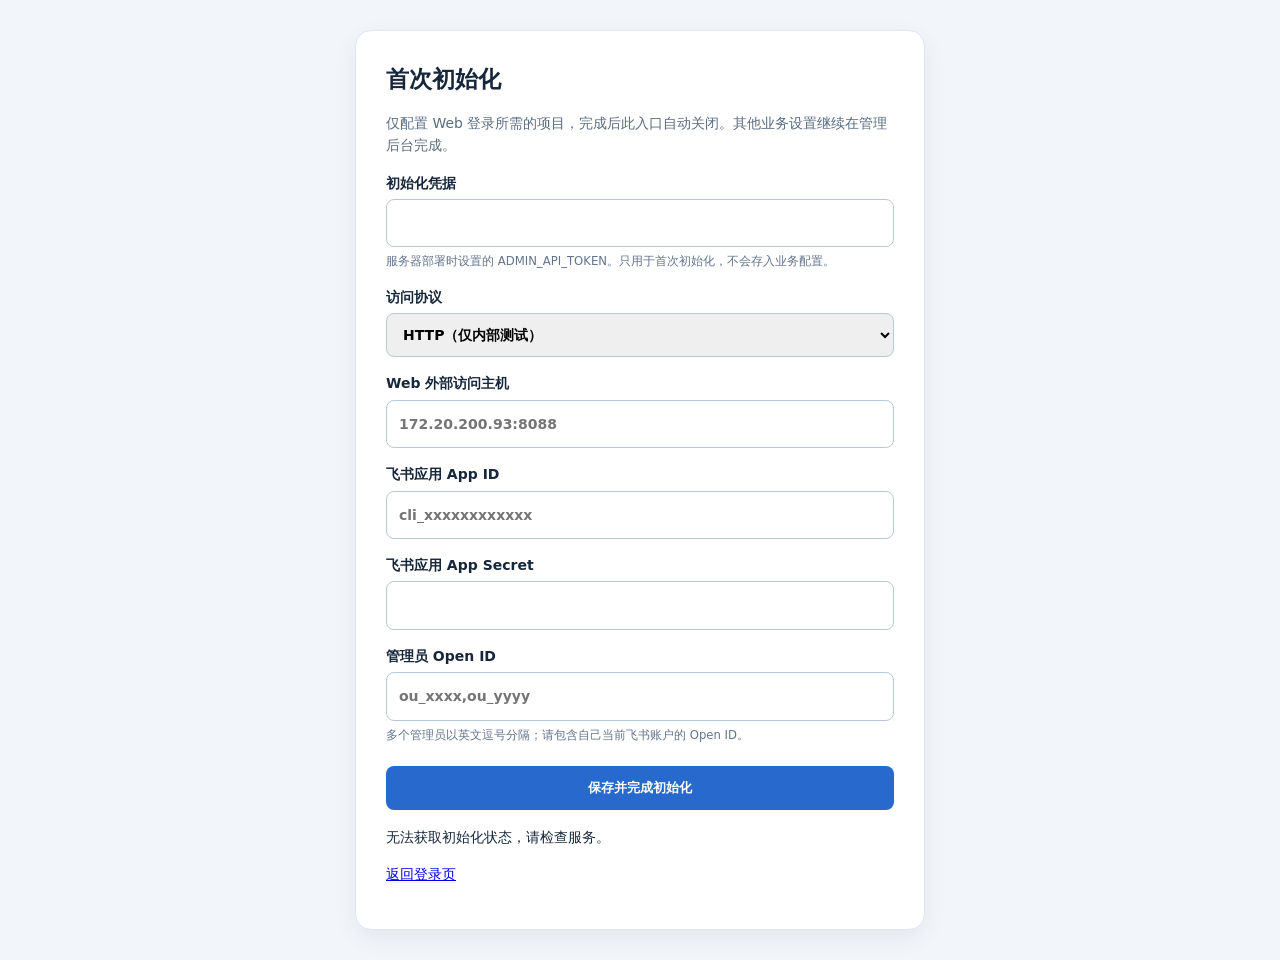
==== web/setup.html @ 11eaa8d3 "feat: browser-based first-run configuration page" ====
<!doctype html>
<html lang="zh-CN"><head><meta charset="utf-8"><meta name="viewport" content="width=device-width,initial-scale=1">
<title>首次初始化 · Zabbix AI Ops</title>
<style>
*{box-sizing:border-box}body{margin:0;background:#f2f5f9;color:#17273b;font:14px/1.6 system-ui,"Microsoft YaHei",sans-serif;padding:30px 16px}
main{max-width:570px;margin:auto;background:#fff;border:1px solid #dfe7f1;border-radius:16px;padding:30px;box-shadow:0 8px 24px #12264b10}
h1{font-size:23px;margin:0 0 6px}p{color:#596b80}label{display:block;margin-top:15px;font-weight:600}
input,select{display:block;width:100%;padding:12px;border-radius:8px;border:1px solid #b8c8d9;font:inherit;margin-top:5px}
button{width:100%;margin-top:22px;padding:13px;background:#2869ce;border:0;border-radius:8px;color:white;font-weight:700;cursor:pointer}
small{display:block;color:#63748b;margin-top:5px}#status{margin-top:16px;white-space:pre-wrap}
</style></head><body><main>
<h1>首次初始化</h1><p>仅配置 Web 登录所需的项目，完成后此入口自动关闭。其他业务设置继续在管理后台完成。</p>
<form id="setup">
<label>初始化凭据<input type="password" name="bootstrap_token" autocomplete="off" required></label>
<small>服务器部署时设置的 ADMIN_API_TOKEN。只用于首次初始化，不会存入业务配置。</small>
<label>访问协议<select name="web_protocol"><option value="http">HTTP（仅内部测试）</option><option value="https">HTTPS（推荐）</option></select></label>
<label>Web 外部访问主机<input name="web_public_host" placeholder="172.20.200.93:8088" required></label>
<label>飞书应用 App ID<input name="lark_app_id" placeholder="cli_xxxxxxxxxxxx" required></label>
<label>飞书应用 App Secret<input type="password" name="lark_app_secret" autocomplete="off" required></label>
<label>管理员 Open ID<input name="feishu_admin_open_ids" placeholder="ou_xxxx,ou_yyyy" required></label>
<small>多个管理员以英文逗号分隔；请包含自己当前飞书账户的 Open ID。</small>
<button type="submit">保存并完成初始化</button></form>
<div id="status" role="status"></div>
<p><a href="/">返回登录页</a></p>
</main>
<script>
const status=document.getElementById('status'),form=document.getElementById('setup');
fetch('/api/v1/setup/status',{cache:'no-store'}).then(r=>r.json()).then(v=>{
 if(!v.setup_required){form.hidden=true;status.textContent='初始化已完成，请返回首页登录。';}
}).catch(()=>{status.textContent='无法获取初始化状态，请检查服务。'});
form.addEventListener('submit',async e=>{
 e.preventDefault();status.textContent='正在验证并保存…';
 const payload=Object.fromEntries(new FormData(form).entries());
 try{
  const resp=await fetch('/api/v1/setup',{method:'POST',headers:{'Content-Type':'application/json'},body:JSON.stringify(payload)});
  const data=await resp.json();
  if(!resp.ok)throw Error(typeof data.detail==='string'?data.detail:'初始化失败');
  form.hidden=true;
  status.textContent='初始化成功。请确认飞书开放平台的回调地址为 '+payload.web_protocol+'://'+payload.web_public_host+'/api/v1/auth/callback ，再返回首页使用飞书登录。';
 }catch(err){status.textContent=err.message;}
});
</script></body></html>
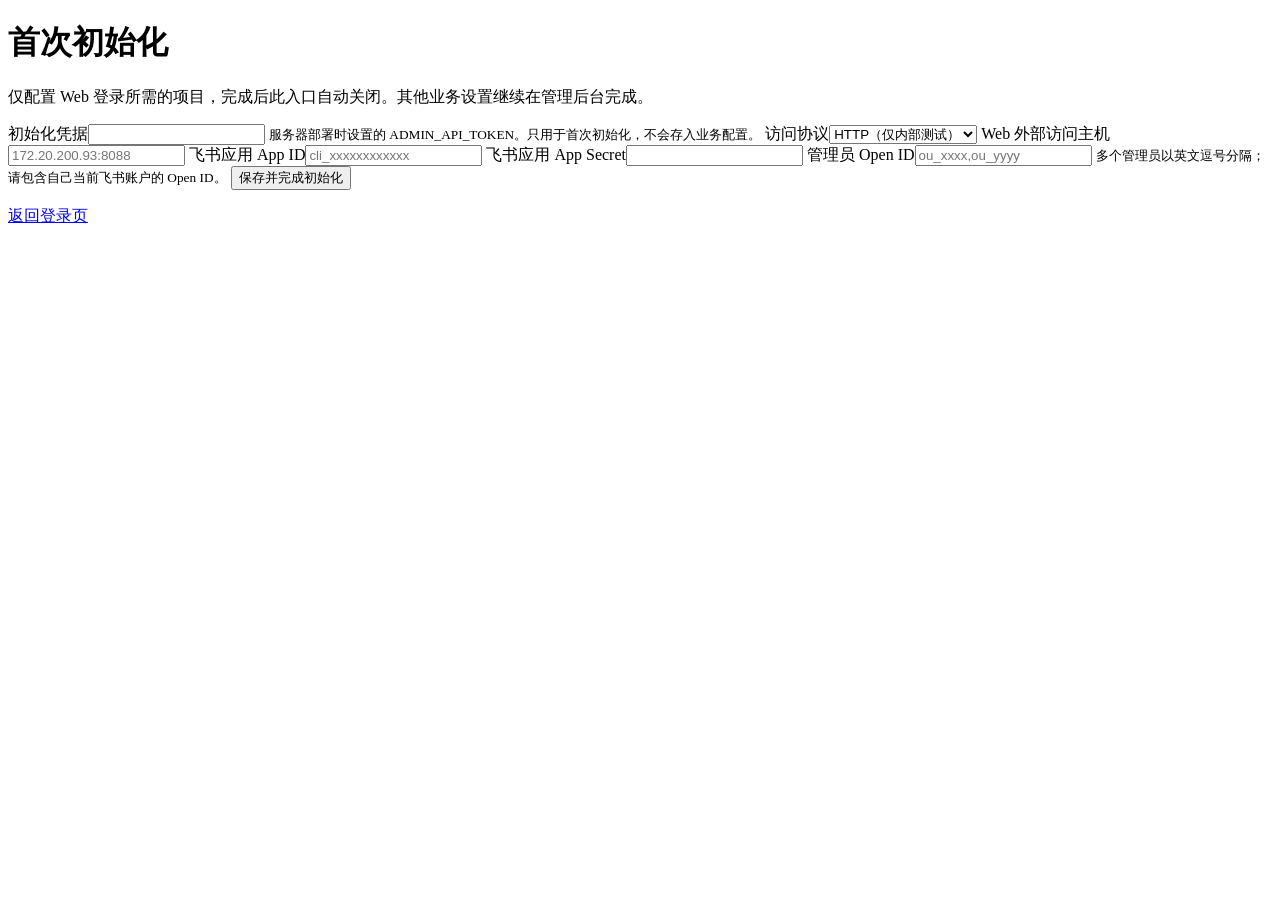
==== commit 776f2551: "refactor(ui): unify dashboard and setup with Apple-inspired design system" ====
--- a/web/setup.html
+++ b/web/setup.html
@@ -1,14 +1,7 @@
 <!doctype html>
 <html lang="zh-CN"><head><meta charset="utf-8"><meta name="viewport" content="width=device-width,initial-scale=1">
 <title>首次初始化 · Zabbix AI Ops</title>
-<style>
-*{box-sizing:border-box}body{margin:0;background:#f2f5f9;color:#17273b;font:14px/1.6 system-ui,"Microsoft YaHei",sans-serif;padding:30px 16px}
-main{max-width:570px;margin:auto;background:#fff;border:1px solid #dfe7f1;border-radius:16px;padding:30px;box-shadow:0 8px 24px #12264b10}
-h1{font-size:23px;margin:0 0 6px}p{color:#596b80}label{display:block;margin-top:15px;font-weight:600}
-input,select{display:block;width:100%;padding:12px;border-radius:8px;border:1px solid #b8c8d9;font:inherit;margin-top:5px}
-button{width:100%;margin-top:22px;padding:13px;background:#2869ce;border:0;border-radius:8px;color:white;font-weight:700;cursor:pointer}
-small{display:block;color:#63748b;margin-top:5px}#status{margin-top:16px;white-space:pre-wrap}
-</style></head><body><main>
+<link rel="stylesheet" href="/assets/apple.css"></head><body class="setup-screen"><main>
 <h1>首次初始化</h1><p>仅配置 Web 登录所需的项目，完成后此入口自动关闭。其他业务设置继续在管理后台完成。</p>
 <form id="setup">
 <label>初始化凭据<input type="password" name="bootstrap_token" autocomplete="off" required></label>
@@ -23,20 +16,4 @@
 <div id="status" role="status"></div>
 <p><a href="/">返回登录页</a></p>
 </main>
-<script>
-const status=document.getElementById('status'),form=document.getElementById('setup');
-fetch('/api/v1/setup/status',{cache:'no-store'}).then(r=>r.json()).then(v=>{
- if(!v.setup_required){form.hidden=true;status.textContent='初始化已完成，请返回首页登录。';}
-}).catch(()=>{status.textContent='无法获取初始化状态，请检查服务。'});
-form.addEventListener('submit',async e=>{
- e.preventDefault();status.textContent='正在验证并保存…';
- const payload=Object.fromEntries(new FormData(form).entries());
- try{
-  const resp=await fetch('/api/v1/setup',{method:'POST',headers:{'Content-Type':'application/json'},body:JSON.stringify(payload)});
-  const data=await resp.json();
-  if(!resp.ok)throw Error(typeof data.detail==='string'?data.detail:'初始化失败');
-  form.hidden=true;
-  status.textContent='初始化成功。请确认飞书开放平台的回调地址为 '+payload.web_protocol+'://'+payload.web_public_host+'/api/v1/auth/callback ，再返回首页使用飞书登录。';
- }catch(err){status.textContent=err.message;}
-});
-</script></body></html>+<script defer src="/assets/setup.js"></script></body></html>
